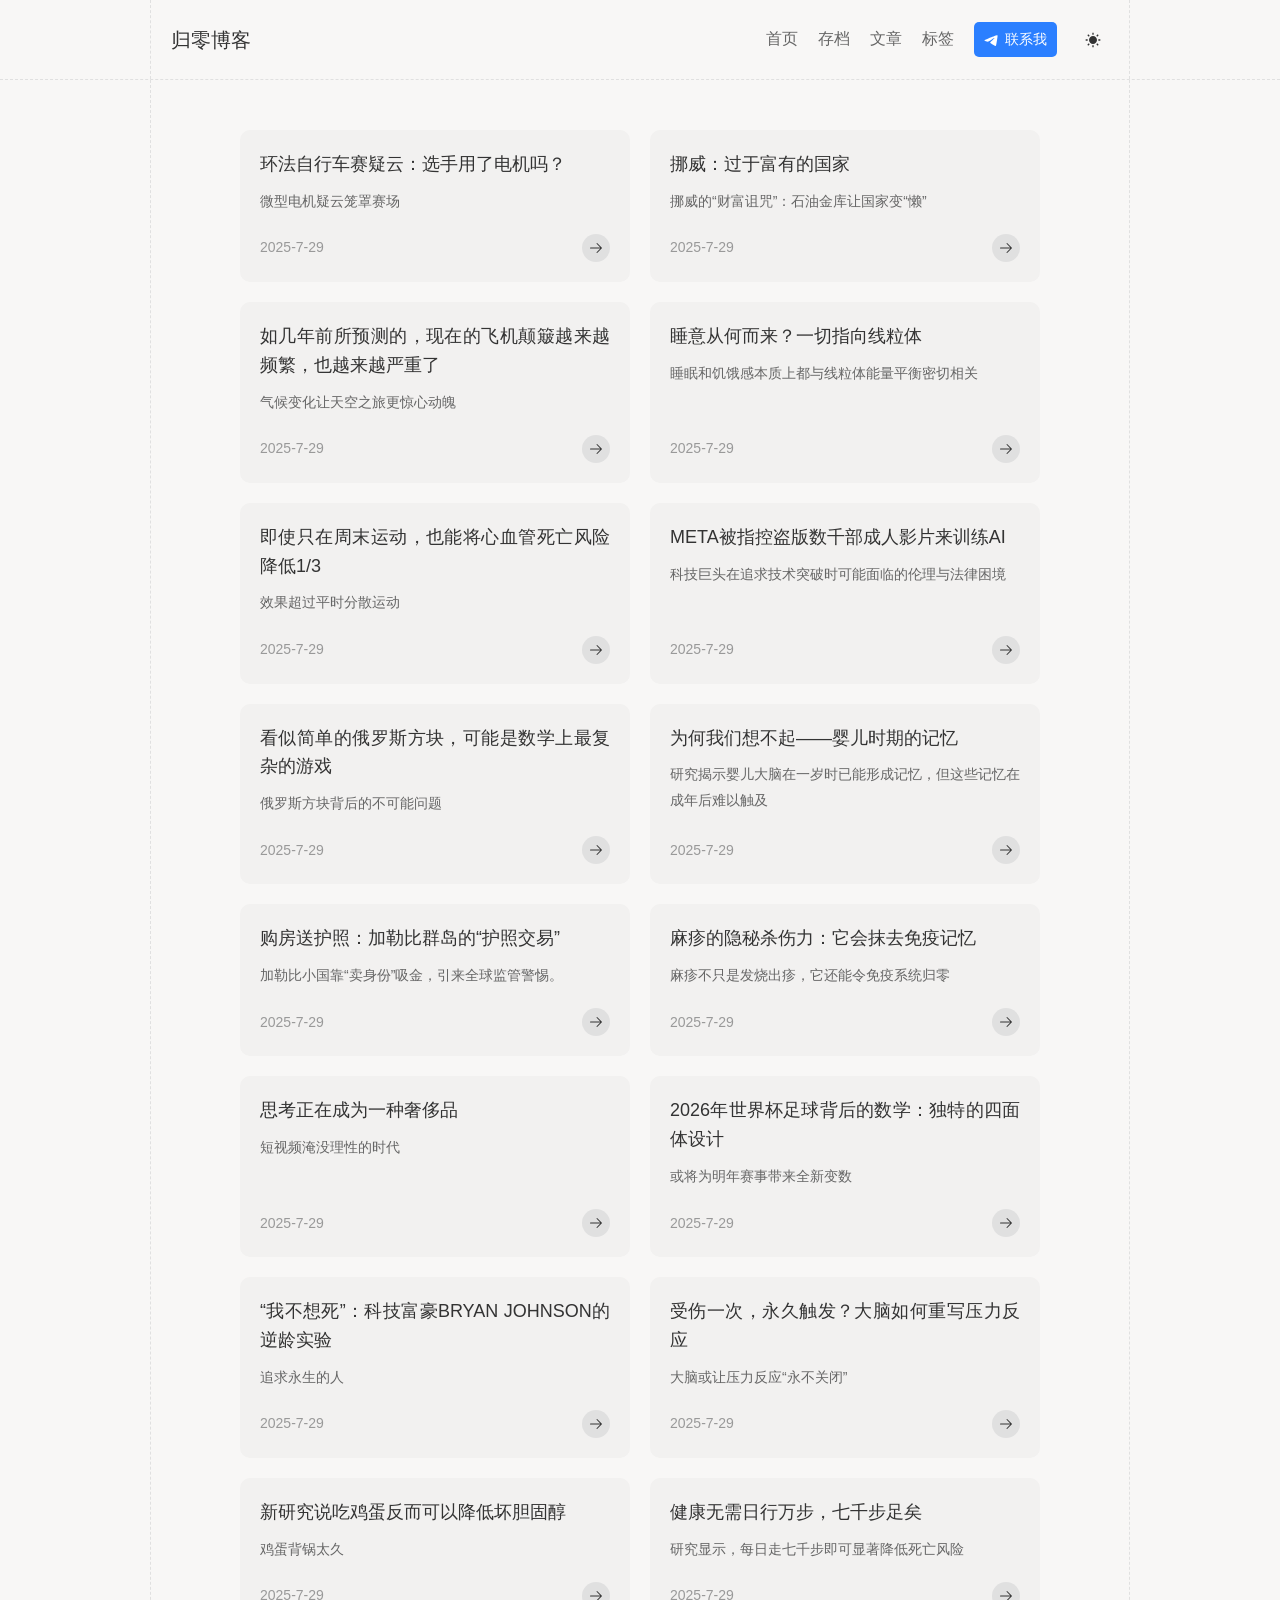
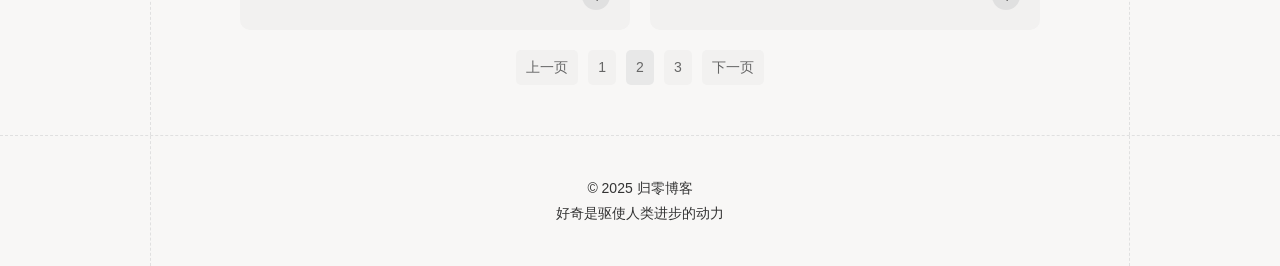
==== m/index.html @ 59404e1d "Add files via upload" ====
<!DOCTYPE html>
<html lang="zh-CN">

<head>
  <meta charset="utf-8">
  <meta name="viewport" content="width=device-width, initial-scale=1">
  <title>首页 - 模板</title>
  <script>
    (function() {
      const preferenceKey = 'color-scheme-preference';
      const savedPreference = localStorage.getItem(preferenceKey);
      const prefersDark = window.matchMedia && window.matchMedia('(prefers-color-scheme: dark)').matches;

      if (savedPreference === 'dark' || (!savedPreference && prefersDark)) {
        document.documentElement.className = 'dark-mode';
      } else {
        document.documentElement.className = 'light-mode';
      }
    })();
  </script>
  <link rel="stylesheet" href="main.css">
</head>

<body class="isArchive isHome">
<div id="app">
  <header class="app-header">
    <div class="container">
      <div class="site-title">
        <h1 class="site-name"><a href="index.html">归零博客</a></h1>
      </div>
      <nav class="menu">
        <ul>
          <li><a href="index.html">首页</a></li>
          <li><a href="archives.html">存档</a></li>
          <li><a href="post.html">文章</a></li>
          <li><a href="tag.html">标签</a></li>
        </ul>
      </nav>
      <div class="buttons">
        <button class="menu-toggle" aria-label="切换导航菜单">
          <span class="menu-toggle-bar"></span>
          <span class="menu-toggle-bar"></span>
          <span class="menu-toggle-bar"></span>
        </button>
        <a class="contact" href="#">
          <svg class="icon-telegram" xmlns="http://www.w3.org/2000/svg" viewBox="0 0 24 24" fill="currentColor">
            <path d="M2.14753 11.8099C7.3949 9.52374 10.894 8.01654 12.6447 7.28833C17.6435 5.20916 18.6822 4.84799 19.3592 4.83606C19.5081 4.83344 19.8411 4.87034 20.0567 5.04534C20.2388 5.1931 20.2889 5.39271 20.3129 5.5328C20.3369 5.6729 20.3667 5.99204 20.343 6.2414C20.0721 9.08763 18.9 15.9947 18.3037 19.1825C18.0514 20.5314 17.5546 20.9836 17.0736 21.0279C16.0283 21.1241 15.2345 20.3371 14.2221 19.6735C12.6379 18.635 11.7429 17.9885 10.2051 16.9751C8.42795 15.804 9.58001 15.1603 10.5928 14.1084C10.8579 13.8331 15.4635 9.64397 15.5526 9.26395C15.5637 9.21642 15.5741 9.03926 15.4688 8.94571C15.3636 8.85216 15.2083 8.88415 15.0962 8.9096C14.9373 8.94566 12.4064 10.6184 7.50365 13.928C6.78528 14.4212 6.13461 14.6616 5.55163 14.649C4.90893 14.6351 3.67265 14.2856 2.7536 13.9869C1.62635 13.6204 0.730432 13.4267 0.808447 12.8044C0.849081 12.4803 1.29544 12.1488 2.14753 11.8099Z"/>
          </svg>
          <span class="contact-text">联系我</span>
        </a>
        <button id="theme-toggle" class="theme-toggle" aria-label="切换主题">
          <svg id="icon-light" class="icon-theme icon-light" xmlns="http://www.w3.org/2000/svg" viewBox="0 0 24 24" fill="currentColor">
            <path d="M12 18C8.68629 18 6 15.3137 6 12C6 8.68629 8.68629 6 12 6C15.3137 6 18 8.68629 18 12C18 15.3137 15.3137 18 12 18ZM11 1H13V4H11V1ZM11 20H13V23H11V20ZM3.51472 4.92893L4.92893 3.51472L7.05025 5.63604L5.63604 7.05025L3.51472 4.92893ZM16.9497 18.364L18.364 16.9497L20.4853 19.0711L19.0711 20.4853L16.9497 18.364ZM19.0711 3.51472L20.4853 4.92893L18.364 7.05025L16.9497 5.63604L19.0711 3.51472ZM5.63604 16.9497L7.05025 18.364L4.92893 20.4853L3.51472 19.0711L5.63604 16.9497ZM23 11V13H20V11H23ZM4 11V13H1V11H4Z"/>
          </svg>
          <svg id="icon-dark" class="icon-theme icon-dark" xmlns="http://www.w3.org/2000/svg" viewBox="0 0 24 24" fill="currentColor">
            <path d="M11.3807 2.01886C9.91573 3.38768 9 5.3369 9 7.49999C9 11.6421 12.3579 15 16.5 15C18.6631 15 20.6123 14.0843 21.9811 12.6193C21.6613 17.8537 17.3149 22 12 22C6.47715 22 2 17.5228 2 12C2 6.68514 6.14629 2.33869 11.3807 2.01886Z"/>
          </svg>
        </button>
      </div>
    </div>
  </header>

  <div class="app-main">
    <div class="container">
      <main class="main">
        <div class="content">
          <div class="posts">
            <article class="post">
              <a class="post-link" href="post.html">
                <h2 class="post-title">环法自行车赛疑云：选手用了电机吗？</h2>
                <p class="post-excerpt">微型电机疑云笼罩赛场</p>
                <div class="post-meta">
                  <time class="post-date">2025-7-29</time>
                  <span class="arrow-icon">
                    <svg xmlns="http://www.w3.org/2000/svg" width="16" height="16" fill="currentColor" viewBox="0 0 256 256">
                      <path d="M221.66,133.66l-72,72a8,8,0,0,1-11.32-11.32L196.69,136H40a8,8,0,0,1,0-16H196.69L138.34,61.66a8,8,0,0,1,11.32-11.32l72,72A8,8,0,0,1,221.66,133.66Z" />
                    </svg>
                  </span>
                </div>
              </a>
            </article>
            <article class="post">
              <a class="post-link" href="post.html">
                <h2 class="post-title">挪威：过于富有的国家</h2>
                <p class="post-excerpt">挪威的“财富诅咒”：石油金库让国家变“懒”</p>
                <div class="post-meta">
                  <time class="post-date">2025-7-29</time>
                  <span class="arrow-icon">
                    <svg xmlns="http://www.w3.org/2000/svg" width="16" height="16" fill="currentColor" viewBox="0 0 256 256">
                      <path d="M221.66,133.66l-72,72a8,8,0,0,1-11.32-11.32L196.69,136H40a8,8,0,0,1,0-16H196.69L138.34,61.66a8,8,0,0,1,11.32-11.32l72,72A8,8,0,0,1,221.66,133.66Z" />
                    </svg>
                  </span>
                </div>
              </a>
            </article>
            <article class="post">
              <a class="post-link" href="post.html">
                <h2 class="post-title">如几年前所预测的，现在的飞机颠簸越来越频繁，也越来越严重了</h2>
                <p class="post-excerpt">气候变化让天空之旅更惊心动魄</p>
                <div class="post-meta">
                  <time class="post-date">2025-7-29</time>
                  <span class="arrow-icon">
                    <svg xmlns="http://www.w3.org/2000/svg" width="16" height="16" fill="currentColor" viewBox="0 0 256 256">
                      <path d="M221.66,133.66l-72,72a8,8,0,0,1-11.32-11.32L196.69,136H40a8,8,0,0,1,0-16H196.69L138.34,61.66a8,8,0,0,1,11.32-11.32l72,72A8,8,0,0,1,221.66,133.66Z" />
                    </svg>
                  </span>
                </div>
              </a>
            </article>
            <article class="post">
              <a class="post-link" href="post.html">
                <h2 class="post-title">睡意从何而来？一切指向线粒体</h2>
                <p class="post-excerpt">睡眠和饥饿感本质上都与线粒体能量平衡密切相关</p>
                <div class="post-meta">
                  <time class="post-date">2025-7-29</time>
                  <span class="arrow-icon">
                    <svg xmlns="http://www.w3.org/2000/svg" width="16" height="16" fill="currentColor" viewBox="0 0 256 256">
                      <path d="M221.66,133.66l-72,72a8,8,0,0,1-11.32-11.32L196.69,136H40a8,8,0,0,1,0-16H196.69L138.34,61.66a8,8,0,0,1,11.32-11.32l72,72A8,8,0,0,1,221.66,133.66Z" />
                    </svg>
                  </span>
                </div>
              </a>
            </article>
            <article class="post">
              <a class="post-link" href="post.html">
                <h2 class="post-title">即使只在周末运动，也能将心血管死亡风险降低1/3</h2>
                <p class="post-excerpt">效果超过平时分散运动</p>
                <div class="post-meta">
                  <time class="post-date">2025-7-29</time>
                  <span class="arrow-icon">
                    <svg xmlns="http://www.w3.org/2000/svg" width="16" height="16" fill="currentColor" viewBox="0 0 256 256">
                      <path d="M221.66,133.66l-72,72a8,8,0,0,1-11.32-11.32L196.69,136H40a8,8,0,0,1,0-16H196.69L138.34,61.66a8,8,0,0,1,11.32-11.32l72,72A8,8,0,0,1,221.66,133.66Z" />
                    </svg>
                  </span>
                </div>
              </a>
            </article>
            <article class="post">
              <a class="post-link" href="post.html">
                <h2 class="post-title">Meta被指控盗版数千部成人影片来训练AI</h2>
                <p class="post-excerpt">科技巨头在追求技术突破时可能面临的伦理与法律困境</p>
                <div class="post-meta">
                  <time class="post-date">2025-7-29</time>
                  <span class="arrow-icon">
                    <svg xmlns="http://www.w3.org/2000/svg" width="16" height="16" fill="currentColor" viewBox="0 0 256 256">
                      <path d="M221.66,133.66l-72,72a8,8,0,0,1-11.32-11.32L196.69,136H40a8,8,0,0,1,0-16H196.69L138.34,61.66a8,8,0,0,1,11.32-11.32l72,72A8,8,0,0,1,221.66,133.66Z" />
                    </svg>
                  </span>
                </div>
              </a>
            </article>
            <article class="post">
              <a class="post-link" href="post.html">
                <h2 class="post-title">看似简单的俄罗斯方块，可能是数学上最复杂的游戏</h2>
                <p class="post-excerpt">俄罗斯方块背后的不可能问题</p>
                <div class="post-meta">
                  <time class="post-date">2025-7-29</time>
                  <span class="arrow-icon">
                    <svg xmlns="http://www.w3.org/2000/svg" width="16" height="16" fill="currentColor" viewBox="0 0 256 256">
                      <path d="M221.66,133.66l-72,72a8,8,0,0,1-11.32-11.32L196.69,136H40a8,8,0,0,1,0-16H196.69L138.34,61.66a8,8,0,0,1,11.32-11.32l72,72A8,8,0,0,1,221.66,133.66Z" />
                    </svg>
                  </span>
                </div>
              </a>
            </article>
            <article class="post">
              <a class="post-link" href="post.html">
                <h2 class="post-title">为何我们想不起——婴儿时期的记忆</h2>
                <p class="post-excerpt">研究揭示婴儿大脑在一岁时已能形成记忆，但这些记忆在成年后难以触及</p>
                <div class="post-meta">
                  <time class="post-date">2025-7-29</time>
                  <span class="arrow-icon">
                    <svg xmlns="http://www.w3.org/2000/svg" width="16" height="16" fill="currentColor" viewBox="0 0 256 256">
                      <path d="M221.66,133.66l-72,72a8,8,0,0,1-11.32-11.32L196.69,136H40a8,8,0,0,1,0-16H196.69L138.34,61.66a8,8,0,0,1,11.32-11.32l72,72A8,8,0,0,1,221.66,133.66Z" />
                    </svg>
                  </span>
                </div>
              </a>
            </article>
            <article class="post">
              <a class="post-link" href="post.html">
                <h2 class="post-title">购房送护照：加勒比群岛的“护照交易”</h2>
                <p class="post-excerpt">加勒比小国靠“卖身份”吸金，引来全球监管警惕。</p>
                <div class="post-meta">
                  <time class="post-date">2025-7-29</time>
                  <span class="arrow-icon">
                    <svg xmlns="http://www.w3.org/2000/svg" width="16" height="16" fill="currentColor" viewBox="0 0 256 256">
                      <path d="M221.66,133.66l-72,72a8,8,0,0,1-11.32-11.32L196.69,136H40a8,8,0,0,1,0-16H196.69L138.34,61.66a8,8,0,0,1,11.32-11.32l72,72A8,8,0,0,1,221.66,133.66Z" />
                    </svg>
                  </span>
                </div>
              </a>
            </article>
            <article class="post">
              <a class="post-link" href="post.html">
                <h2 class="post-title">麻疹的隐秘杀伤力：它会抹去免疫记忆</h2>
                <p class="post-excerpt">麻疹不只是发烧出疹，它还能令免疫系统归零</p>
                <div class="post-meta">
                  <time class="post-date">2025-7-29</time>
                  <span class="arrow-icon">
                    <svg xmlns="http://www.w3.org/2000/svg" width="16" height="16" fill="currentColor" viewBox="0 0 256 256">
                      <path d="M221.66,133.66l-72,72a8,8,0,0,1-11.32-11.32L196.69,136H40a8,8,0,0,1,0-16H196.69L138.34,61.66a8,8,0,0,1,11.32-11.32l72,72A8,8,0,0,1,221.66,133.66Z" />
                    </svg>
                  </span>
                </div>
              </a>
            </article>
            <article class="post">
              <a class="post-link" href="post.html">
                <h2 class="post-title">思考正在成为一种奢侈品</h2>
                <p class="post-excerpt">短视频淹没理性的时代</p>
                <div class="post-meta">
                  <time class="post-date">2025-7-29</time>
                  <span class="arrow-icon">
                    <svg xmlns="http://www.w3.org/2000/svg" width="16" height="16" fill="currentColor" viewBox="0 0 256 256">
                      <path d="M221.66,133.66l-72,72a8,8,0,0,1-11.32-11.32L196.69,136H40a8,8,0,0,1,0-16H196.69L138.34,61.66a8,8,0,0,1,11.32-11.32l72,72A8,8,0,0,1,221.66,133.66Z" />
                    </svg>
                  </span>
                </div>
              </a>
            </article>
            <article class="post">
              <a class="post-link" href="post.html">
                <h2 class="post-title">2026年世界杯足球背后的数学：独特的四面体设计</h2>
                <p class="post-excerpt">或将为明年赛事带来全新变数</p>
                <div class="post-meta">
                  <time class="post-date">2025-7-29</time>
                  <span class="arrow-icon">
                    <svg xmlns="http://www.w3.org/2000/svg" width="16" height="16" fill="currentColor" viewBox="0 0 256 256">
                      <path d="M221.66,133.66l-72,72a8,8,0,0,1-11.32-11.32L196.69,136H40a8,8,0,0,1,0-16H196.69L138.34,61.66a8,8,0,0,1,11.32-11.32l72,72A8,8,0,0,1,221.66,133.66Z" />
                    </svg>
                  </span>
                </div>
              </a>
            </article>
            <article class="post">
              <a class="post-link" href="post.html">
                <h2 class="post-title">“我不想死”：科技富豪Bryan Johnson的逆龄实验</h2>
                <p class="post-excerpt">追求永生的人</p>
                <div class="post-meta">
                  <time class="post-date">2025-7-29</time>
                  <span class="arrow-icon">
                    <svg xmlns="http://www.w3.org/2000/svg" width="16" height="16" fill="currentColor" viewBox="0 0 256 256">
                      <path d="M221.66,133.66l-72,72a8,8,0,0,1-11.32-11.32L196.69,136H40a8,8,0,0,1,0-16H196.69L138.34,61.66a8,8,0,0,1,11.32-11.32l72,72A8,8,0,0,1,221.66,133.66Z" />
                    </svg>
                  </span>
                </div>
              </a>
            </article>
            <article class="post">
              <a class="post-link" href="post.html">
                <h2 class="post-title">受伤一次，永久触发？大脑如何重写压力反应</h2>
                <p class="post-excerpt">大脑或让压力反应“永不关闭”</p>
                <div class="post-meta">
                  <time class="post-date">2025-7-29</time>
                  <span class="arrow-icon">
                    <svg xmlns="http://www.w3.org/2000/svg" width="16" height="16" fill="currentColor" viewBox="0 0 256 256">
                      <path d="M221.66,133.66l-72,72a8,8,0,0,1-11.32-11.32L196.69,136H40a8,8,0,0,1,0-16H196.69L138.34,61.66a8,8,0,0,1,11.32-11.32l72,72A8,8,0,0,1,221.66,133.66Z" />
                    </svg>
                  </span>
                </div>
              </a>
            </article>
            <article class="post">
              <a class="post-link" href="post.html">
                <h2 class="post-title">新研究说吃鸡蛋反而可以降低坏胆固醇</h2>
                <p class="post-excerpt">鸡蛋背锅太久</p>
                <div class="post-meta">
                  <time class="post-date">2025-7-29</time>
                  <span class="arrow-icon">
                    <svg xmlns="http://www.w3.org/2000/svg" width="16" height="16" fill="currentColor" viewBox="0 0 256 256">
                      <path d="M221.66,133.66l-72,72a8,8,0,0,1-11.32-11.32L196.69,136H40a8,8,0,0,1,0-16H196.69L138.34,61.66a8,8,0,0,1,11.32-11.32l72,72A8,8,0,0,1,221.66,133.66Z" />
                    </svg>
                  </span>
                </div>
              </a>
            </article>
            <article class="post">
              <a class="post-link" href="post.html">
                <h2 class="post-title">健康无需日行万步，七千步足矣</h2>
                <p class="post-excerpt">研究显示，每日走七千步即可显著降低死亡风险</p>
                <div class="post-meta">
                  <time class="post-date">2025-7-29</time>
                  <span class="arrow-icon">
                    <svg xmlns="http://www.w3.org/2000/svg" width="16" height="16" fill="currentColor" viewBox="0 0 256 256">
                      <path d="M221.66,133.66l-72,72a8,8,0,0,1-11.32-11.32L196.69,136H40a8,8,0,0,1,0-16H196.69L138.34,61.66a8,8,0,0,1,11.32-11.32l72,72A8,8,0,0,1,221.66,133.66Z" />
                    </svg>
                  </span>
                </div>
              </a>
            </article>
          </div>
          <div class="pagination">
            <a  class="page-numbers prev" href="#" aria-label="Previous">上一页</a>
            <a  class="page-numbers" href="#" aria-label="Previous">1</a>
            <a  class="page-numbers current" href="#" aria-label="Previous">2</a>
            <a  class="page-numbers" href="#" aria-label="Previous">3</a>
            <a class="page-numbers next" href="#" aria-label="Next">下一页</a>
          </div>
        </div>
      </main>
    </div>
  </div>

  <footer class="app-footer">
    <div class="container">
      <div class="copyright">
        <p>&copy; 2025 归零博客</p>
        <p>好奇是驱使人类进步的动力</p>
      </div>
    </div>
  </footer>
  <button id="back-to-top" class="backtotop" aria-label="返回顶部">
    <svg class="icon-backtotop" xmlns="http://www.w3.org/2000/svg" viewBox="0 0 24 24" fill="currentColor">
      <path d="M13 12V20H11V12H4L12 4L20 12H13Z"/>
    </svg>
  </button>
</div>
<script src="main.js"></script>
</body>

</html>
---- m/main.css ----
/*--------------------------------------------------------------
>>> Reset:
--------------------------------------------------------------*/
*, *::before, *::after {
  box-sizing: border-box;
}

* {
  margin: 0;
}

html {
  font-size: 62.5%;
  scroll-behavior: smooth;
  -webkit-text-size-adjust: 100%;
  -moz-text-size-adjust: 100%;
  text-size-adjust: 100%;
}

body {
  -webkit-font-smoothing: antialiased;
  -moz-osx-font-smoothing: grayscale;
  text-rendering: optimizeLegibility;
}

img, picture, video, canvas, svg {
  display: block;
  max-width: 100%;
}

input, button, textarea, select {
  font: inherit;
}

p, h1, h2, h3, h4, h5, h6 {
  overflow-wrap: break-word;
}

#root, #__next {
  isolation: isolate;
}

/*--------------------------------------------------------------
>>> Scrollbar:
--------------------------------------------------------------*/
html::-webkit-scrollbar, 
body::-webkit-scrollbar,
pre::-webkit-scrollbar {
  width: 8px;
  height: 8px;
  background: rgba(255, 255, 255, 0);
  border-radius: 10px;
}

html::-webkit-scrollbar-thumb, 
body::-webkit-scrollbar-thumb,
pre::-webkit-scrollbar-thumb {
  background: rgba(0, 0, 0, 0.1);
  border-radius: 10px;
}

html::-webkit-scrollbar-thumb:hover, 
body::-webkit-scrollbar-thumb:hover,
pre::-webkit-scrollbar-thumb:hover {
  background: rgba(0, 0, 0, 0.11);
  border-radius: 10px; 
}

html::-webkit-scrollbar-track:hover, 
body::-webkit-scrollbar-track:hover,
pre::-webkit-scrollbar-track:hover {
  background: rgba(0, 0, 0, 0);
  border-radius: 10px; 
}

/*--------------------------------------------------------------
>>> Variable: 
--------------------------------------------------------------*/
:root {
  --header-height: 6rem;
  --header-padding: 2rem;
  --menu-gap: 1rem;
  --title-font-size: 1.8rem;
  --post-title-font-size: 2rem;
  --archive-card-gap: 1rem;
  --archive-card-padding: 2rem;
  --archive-card-border-radius: 1rem;
  --archive-content-padding: 2rem;
  --single-post-content-padding: 2rem;
  --toc-padding: 1.2rem;
  --section-margin-top: 2rem;
  --sidebar-width: 100%;
  --sidebar-padding: 2rem;
  --widget-header-padding: .6rem 1.2rem;
  --list-gap: 1rem;
  --section-margin-top: 2rem;
  --widget-margin-top: 2rem;
  --footer-padding: 2rem 0;
  --little-border-radius: .5rem;
  --backtotop-bottom: 2rem;
  --backtotop-right: 2rem;
  --theme-toggle-icon-size: 3.2rem;

  --post-excerpt-color: #666;
  --post-meta-color: #999;
  --related-post-border-color: #999;

}
html.light-mode {
  --background-color: #f8f7f6;
  --text-color: #333;
  --link-color: #666;
  --link-hover-color: #000;
  --border-color: #e0e0e0;
  --post-bg-color: #f2f1f0;
  --post-hover-bg-color: #e8e8e8;
  --contact-text-color: #fff;
  --contact-bg-color: #2b7fff;
  --contact-hover-bg-color: #155dfc;
  --widget-header-bg-color: #e8e8e8;
  --arrow-icon-bg-color: #e0e0e0;
  --tag-icon-bg-color: #e5e5e5;
  --tag-name-bg-color: #d8d8d8;
}

html.dark-mode {
  --background-color: #101010;
  --text-color: #cbcbcb;
  --border-color: #353535;
  --post-bg-color: #181818;
  --post-hover-bg-color: #202020;
  --link-color: #8f8f8f;
  --link-hover-color: #cbcbcb;
  --contact-text-color: #cbcbcb;
  --contact-bg-color: #155dfc;
  --contact-hover-bg-color: #2b7fff;
  --widget-header-bg-color: #1f1f1f;
  --arrow-icon-bg-color: #252525;
  --tag-icon-bg-color: #252525;
  --tag-name-bg-color: #2a2a2a;
}
/*--------------------------------------------------------------
>>> Global:
--------------------------------------------------------------*/
body {
  font-family: -apple-system,BlinkMacSystemFont,'Segoe UI',Roboto,'Helvetica Neue',Arial,'Noto Sans',sans-serif,'Apple Color Emoji','Segoe UI Emoji','Segoe UI Symbol','Noto Color Emoji';
  font-size: 1.6rem;
  line-height: 1.8;
  text-align: justify;
  hyphens: none;
  color: var(--text-color);
  background-color: var(--background-color);
}

a {
  color: var(--link-color);
  text-decoration: none;
  transition: all .2s ease-in-out;
}

a:hover {
  color: var(--link-hover-color);
}

h1, h2, h3, h4, h5, h6 {
  font-weight: 600;
  line-height: 1.6;
  text-transform: uppercase;
}

h1 {
  font-size: 2.8rem;
}

h2 {
  font-size: 2.4rem;
}

h3 {
  font-size: 2rem;
}

h4 {
  font-size: 1.8rem;
}

h5 {
  font-size: 1.6rem;
}

p {
  text-wrap: pretty;
}

ul {
  list-style: none;
  padding: 0;
}

::marker {
  font-size: 1.4rem;
  color: currentColor;
}

/*--------------------------------------------------------------
>>> Global:
--------------------------------------------------------------*/
.container,
.main {
  margin: 0 auto;
}

.container {
  display: flex;
  width: 100%;
}

.content {
  margin-left: auto;
  margin-right: auto;
}

.app-main {
  display: flex;
}

/*--------------------------------------------------------------
>>> Header:
--------------------------------------------------------------*/
.app-header {
  position: sticky;
  top: 0;
  z-index: 9;
  height: var(--header-height);
  border-bottom: 1px dashed var(--border-color);
  background-color: var(--background-color);
}

.app-header .container {
  height: 100%;
  align-items: center;
  padding: var(--header-padding);
}

.site-title {
  margin-right: auto;
}

.site-name {
  font-size: var(--title-font-size);
  font-weight: 500;
  line-height: 1;
}

span.site-name {
  display: block;
}

.site-name a {
  color: var(--text-color);
}

.menu ul {
  display: flex;
  gap: var(--menu-gap);
}

.menu-toggle {
  display: none;
}

.buttons {
  display: flex;
  align-items: center;
  gap: var(--menu-gap);
  margin-left: var(--menu-gap);
}

.contact {
  display: flex;
  align-items: center;
  gap: .5rem;
  color: var(--contact-text-color);
  padding: .5rem 1rem;
  border-radius: var(--little-border-radius);
  background-color: var(--contact-bg-color);
}

.contact:hover {
  color: var(--contact-text-color);
  background-color: var(--contact-hover-bg-color);
}

.contact .icon-telegram {
  fill: currentColor;
  width: 1.6rem;
  height: 1.6rem;
}

.contact-text {
  display: block;
  font-size: 1.4rem;
}

.theme-toggle {
  display: flex;
  justify-content: center;
  align-items: center;
  border: none;
  padding: 0;
  cursor: pointer;
  width: var(--theme-toggle-icon-size);
  height: var(--theme-toggle-icon-size);
  color: var(--text-color);
  border-radius: var(--little-border-radius);
  background-color: transparent;
  transition: background-color 0.3s, transform 0.2s;
}

.theme-toggle .icon-theme {
  display: none;
  width: 1.6rem;
  height: 1.6rem;
  transition: color 0.3s;
  color: var(--text-color);
}

html.light-mode .icon-dark {
  display: none;
}

html.light-mode .icon-light {
  display: block;
}

html.dark-mode .icon-light {
  display: none;
}

html.dark-mode .icon-dark {
  display: block;
}

/*--------------------------------------------------------------
>>> Archive:
--------------------------------------------------------------*/
.isArchive .content {
  padding: var(--archive-content-padding);
}

.isArchive .posts {
  display: grid;
  gap: var(--archive-card-gap);
}

.isArchive .post-meta {
  display: flex;
  align-items: center;
  justify-content: space-between;
}

.pagination {
  display: flex;
  align-items: center;
  justify-content: space-between;
  gap: 1rem;
  margin-top: var(--archive-card-gap);
}

.pagination .page-numbers {
  font-size: 1.4rem;
  padding: var(--widget-header-padding);
  background-color: var(--post-bg-color);
  border-radius: var(--little-border-radius);
}

.pagination .current,
.pagination .page-numbers:hover {
  color: var(--link-color);
  background-color: var(--post-hover-bg-color);
}

.page-header {
  margin-bottom: var(--archive-card-gap);
}

.page-title {
  font-size: 2.4rem;
  text-align: center;
}

.archive {
  margin-top: var(--archive-card-gap);;
}

.archive-header {
  position: sticky;
  top: var(--header-height);
  padding: 1rem;
  background-color: var(--background-color);
}

.archive-title {
  font-size: 1.6rem;
  font-weight: 600;
  color: var(--post-meta-color);
}

.isSingular .content {
  padding: var(--single-post-content-padding);
}

/*--------------------------------------------------------------
>>> Post:
--------------------------------------------------------------*/
.post-link {
  display: flex;
  flex-direction: column;
  height: 100%;
  padding: var(--archive-card-padding);
  border-radius: var(--archive-card-border-radius);
  background-color: var(--post-bg-color);
}

.post-link:hover {
  background-color: var(--post-hover-bg-color);
}

.post-link .post-title {
  font-size: 1.8rem;
  font-weight: 400;
  color: var(--text-color);
}

.post-link .post-excerpt {
  font-size: 1.4rem;
}

.arrow-icon {
  display: block;
  padding: .6rem;
  border-radius: 50%;
  color: var(--text-color);
  background-color: var(--arrow-icon-bg-color);
}

.post-excerpt {
  color: var(--post-excerpt-color);
}

.post-header {
  padding-bottom: 2rem;
}

.post-meta {
  margin-top: 1rem;
  font-size: 1.4rem;
  color: var(--post-meta-color);
}

.post-content p {
  margin-bottom: 1.5rem;
}

.post-content a {
  border-bottom: 1px dashed var(--related-post-border-color);
}

.post-content a:hover {
  border-bottom-color: var(--text-color);
}

.single-post .post-title {
  font-size: var(--post-title-font-size);
}

.single-post .post-meta {
  font-size: 1.4rem;
}

.post-toc {
  border-radius: var(--little-border-radius);
  padding: var(--toc-padding);
  border: 1px solid var(--border-color);
  margin-bottom: 2rem;
}

.toc-header {
  cursor: pointer;
  display: flex;
  outline: none;
  align-items: center;
  justify-content: space-between;
  line-height: 1;
  -webkit-tap-highlight-color: transparent;
}

.toc-header::-webkit-details-marker,
.toc-header::marker {
  display: none;
}

.toc-title {
  flex-grow: 1;
}

.icon-toc {
  display: none;
}

.toc-content {
  max-height: 0;
  margin-top: var(--list-gap);
  font-size: 1.4rem;
  overflow: hidden;
  transition: max-height 0.3s ease-out;
}

.post-toc[open] > .toc-content {
  max-height: 100rem;
  transition: max-height 0.5s ease-in;
}

.toc-icon::after {
  content: '';
  display: flex;
  padding: 3px;
  margin-bottom: 2px;
  border: solid var(--text-color);
  border-width: 0 2px 2px 0;
  transform: rotate(45deg);
  transition: transform 0.3s ease-out;
}

.post-toc[open] > .toc-header .toc-icon::after {
  transform: rotate(-135deg);
}

.toc-content ul {
  display: flex;
  gap: var(--list-gap);
  flex-direction: column;
}

.toc-content ul ul {
  margin-left: 1rem;
}

/*--------------------------------------------------------------
>>> Post Tags:
--------------------------------------------------------------*/
.tags-list {
  display: flex;
  flex-direction: row;
  align-items: center;
  gap: 1.5rem;
  font-size: 1.4rem;
}

.tags-list a {
  display: flex;
  border-radius: var(--little-border-radius);
  line-height: 1;
  overflow: hidden;
}

.tags-list a:hover {
  opacity: .7;
}

.tag-icon {
  padding: .8rem 1rem;
  background-color: var(--tag-icon-bg-color);
}

.tag-name {
  padding: .8rem 1.2rem;
  background-color: var(--tag-name-bg-color);
}


/*--------------------------------------------------------------
>>> Related Post:
--------------------------------------------------------------*/
.related-post {
  margin-top: var(--section-margin-top);
}
.related-title {
  font-weight: 500;
}

.related-content {
  margin-top: var(--list-gap);
}

.related-content ul {
  display: flex;
  flex-direction: column;
  gap: var(--list-gap);
  list-style-type: disc;
  padding-inline-start: 2rem;
}

/*--------------------------------------------------------------
>>> Sidebar:
--------------------------------------------------------------*/
.sidebar {
  flex-shrink: 0;
  padding: var(--sidebar-padding);
}

.sidebar {
  width: var(--sidebar-width);
}

.qrcode {
  display: none;
}

.qrcode-img {
  width: 100%;
  border-radius: var(--little-border-radius);
}

.qrcode-desc {
  margin-top: 1rem;
  font-size: 1.2rem;
  text-align: center;
}

.widget-header {
  padding: var(--widget-header-padding);
  border-radius: var(--little-border-radius);
  font-size: 1.6rem;
  background-color: var(--widget-header-bg-color);
}

.widget-content {
  margin-top: var(--list-gap);
}

.widget-content ul {
  display: flex;
  flex-direction: column;
  gap: var(--list-gap);
}

.recent ul li a {
  display: block;
  padding: 0 .5rem;
}

/*--------------------------------------------------------------
>>> Comments:
--------------------------------------------------------------*/
.comments {
  margin-top: var(--section-margin-top);
}

/*--------------------------------------------------------------
>>> Footer:
--------------------------------------------------------------*/
.app-footer {
  border-top: 1px dashed var(--border-color);
}

.app-footer .container {
  padding: var(--footer-padding);
}

.copyright {
  width: 100%;
}

.copyright p {
  font-size: 1.4rem;
  text-align: center;
}

.backtotop {
  position: fixed;
  bottom: var(--backtotop-bottom);
  right: var(--backtotop-right);
  width: 3.6rem;
  height: 3.6rem;
  background-color: var(--post-bg-color);
  color: var(--text-color);
  border: none;
  border-radius: 50%;
  display: flex;
  align-items: center;
  justify-content: center;
  cursor: pointer;
  box-shadow: 0 .5rem 1rem rgba(0, 0, 0, 0.2);
  opacity: 0;
  transform: translateY(var(--backtotop-bottom));
  visibility: hidden;
  transition: all 0.3s;
  z-index: 9;
}

.backtotop:hover {
  background-color: var(--post-hover-bg-color);
}

.backtotop.visible {
  opacity: 1;
  transform: translateY(0);
  visibility: visible;
}

.backtotop .icon-backtotop {
  width: 1.8rem;
  height: 1.8rem;
  fill: currentColor;
}

/*--------------------------------------------------------------
>>> Media:
--------------------------------------------------------------*/
@media screen and (max-width: 767px) {
  :root {
    --theme-toggle-icon-size: 2.4rem;
  }
  /* Global */
  .app-main .container {
    flex-direction: column;
  }
  .isArchive .posts {
    grid-template-columns: 1fr;
  }
  /* Header */
  .menu {
    position: absolute;
    top: var(--header-height);
    left: 0;
    width: 100%;
    padding: var(--header-padding);
    background-color: var(--background-color);
    visibility: hidden;
    opacity: 0;
    transform: translateY(-15px);
    transition: opacity 0.3s ease-in-out, transform 0.3s ease-in-out, visibility 0.3s;
  }
  .menu-active .menu {
    visibility: visible;
    opacity: 1;
    transform: translateY(0);
  }
  .menu ul {
    flex-direction: column;
  }
  .menu li a {
    display: block;
    padding: .6rem;
    text-align: center;
    border-radius: var(--little-border-radius);
    background-color: var(--post-hover-bg-color);
  }
  .menu-toggle {
    display: flex;
    flex-direction: column;
    justify-content: space-between;
    width: 3.2rem;
    height: 2.4rem;
    padding: .6rem .8rem;
    border: none;
    background: transparent;
    cursor: pointer;
    box-sizing: border-box;
  }
  .menu-toggle-bar {
    display: block;
    width: 100%;
    height: 2px;
    background-color: var(--text-color);
    border-radius: 1px;
    transition: transform 0.3s ease-in-out, opacity 0.3s ease-in-out;
  }
  .menu-active .menu-toggle-bar:nth-child(1) {
    transform: translateY(5px) rotate(45deg);
  }
  .menu-active .menu-toggle-bar:nth-child(2) {
    opacity: 0;
  }
  .menu-active .menu-toggle-bar:nth-child(3) {
    transform: translateY(-5px) rotate(-45deg);
  }
  .contact-text {
    display: none;
  }
  /* Archives */
  .pagination .page-numbers {
    display: none;
  }

  .pagination .prev,
  .pagination .next {
    display: block;
  }
}

@media screen and (min-width: 768px) {
  /* Variable */
  :root {
    --header-height: 8rem;
    --title-font-size: 2rem;
    --archive-content-padding: 5rem 2rem;
    --sidebar-width: 22rem;
    --toc-width: 20rem;
    --archive-card-gap: 2rem;
    --footer-padding: 4rem 0;
    --single-post-content-padding: 2rem 4rem;
    --post-title-font-size: 2.4rem;
    --menu-gap: 2rem;
    --widget-header-padding: .5rem 1rem;
  }
  /* Global */
  .app-main .container {
    flex-direction: row;
  }
  .sidebar {
    order: 1;
  }
  .isSingular .main {
    order: 2;
    flex-grow: 1;
    border-left: 1px dashed var(--border-color);
  }
  /* Header */
  .menu ul {
    flex-direction: row;
  }
  .theme-toggle:hover {
    background-color: var(--post-hover-bg-color);
  }
  /* Archives */
  .isArchive .posts {
    grid-template-columns: repeat(2, minmax(0, 1fr));
  }
  .pagination {
    justify-content: center;
  }
  .post-link {
    gap: 1rem;
  }
  .post-link .post-excerpt {
    flex-grow: 1;
  }
  /* Sidebar */
  .sidebar {
    position: sticky;
    top: var(--header-height);
    height: fit-content;
  }
  .widget-content ul {
    font-size: 1.4rem;
    gap: 0;
  }
  .recent ul li a {
    padding: .5rem;
  }
  /* Footer */
  .app-footer .container {
    padding: var(--footer-padding);
  }
}

@media screen and (min-width: 1024px) {
  /* Variable */
  :root {
    --sidebar-width: 24rem;
    --toc-width: 22rem;
    --archive-content-padding: 5rem 0;
    --single-post-content-padding: 0 0 2rem 4rem;
    --post-column-gap: 4rem;
    --post-header-padding-top: 2rem;
    --toc-padding: 2rem 2rem 2rem 0;
  }
  /* Global */
  .container {
    max-width: 98rem;
    border-left: 1px dashed var(--border-color);
    border-right: 1px dashed var(--border-color);
  }
  /* Archives */
  .isArchive .main {
    max-width: 80rem;
  }
  /* Post  */
  .single-post {
    display: grid;
    column-gap: var(--post-column-gap);
  }
  .post-header {
    grid-row: 1;
    grid-column: 1;
    padding-top: var(--post-header-padding-top);
  }
  .post-content {
    grid-row: 2;
    grid-column: 1;
  }
  .post-tags {
    grid-row: 3;
    grid-column: 1;
  }
  .related-post {
    grid-row: 4;
    grid-column: 1;
  }
  .post-toc {
    grid-row: 1 / 3;
    grid-column: 2;
    position: sticky;
    top: var(--header-height);
    height: fit-content;
    width: var(--toc-width);
    border-width: 0;
    margin-bottom: 0;
  }
  .post-toc.expand > .toc-header {
    cursor: default;
    pointer-events: none;
    flex-direction: row-reverse;
    justify-content: flex-end;
  }

  .post-toc.expand .toc-title {
    flex-grow: 0;
    margin-left: .5rem;
  }
  .post-toc.expand .toc-icon::after {
    display: none;
  }
  .post-toc.expand .icon-toc {
    display: block;
    width: 1.6rem;
    height: 1.6rem;
  }
  .toc-icon::after {
    display: none;
  }
  /* Sidebar */
  .widget ul li {
    padding: 0;
  }
  .widget ul li a {
    padding: var(--widget-header-padding);
    border-radius: var(--little-border-radius);
  }
  .widget ul li a:hover {
    background-color: var(--widget-header-bg-color);
  }
  .qrcode {
    display: block;
    margin-top: var(--widget-margin-top);
  }
  /* Comments */
  .comments {
    width: calc(100% - var(--toc-width) - var(--post-column-gap));
  }
}
@media screen and (min-width: 1920px) {
  /* Variable */
  :root {
    --sidebar-width: 28rem;
    --sidebar-width: 26rem;
    --toc-width: 26rem;
    --single-post-content-padding: 0 0 2rem 6rem;
    --post-column-gap: 6rem;
    --section-margin-top: 4rem;
    --backtotop-bottom: 5rem;
    --backtotop-right: 5rem;
  }
  .container {
    max-width: 120rem;
  }
  /* Archive */
  .isArchive .main {
    max-width: 80rem;
  }
}
@media screen and (min-width: 2560px) {
  /* Variable */
  :root {
    --sidebar-width: 30rem;
    --single-post-content-padding: 0 0 2rem 12rem;
    --post-column-gap: 12rem;
    --sidebar-width: 30rem;
    --toc-width: 30rem;
  }
  .container {
    max-width: 150rem;
  }
  /* Archive */
  .isArchive .main {
    max-width: 100rem;
  }
}
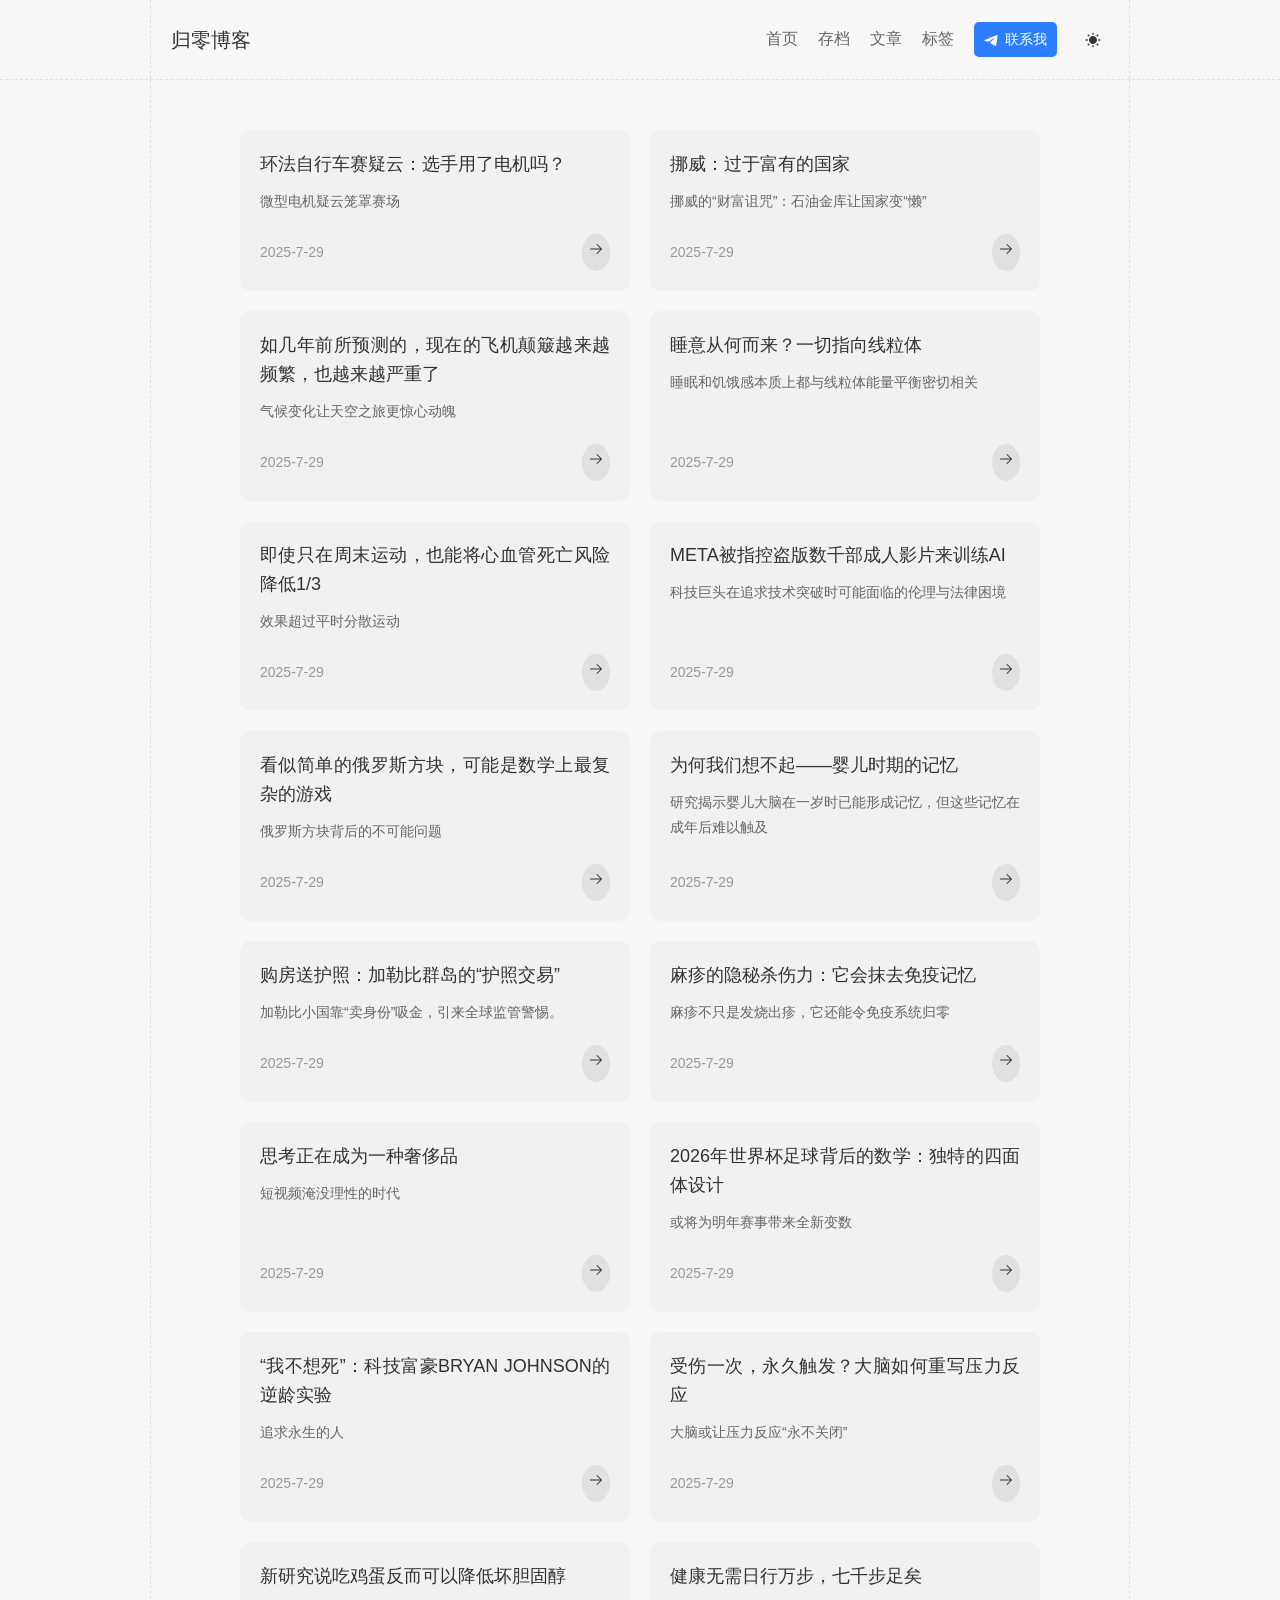
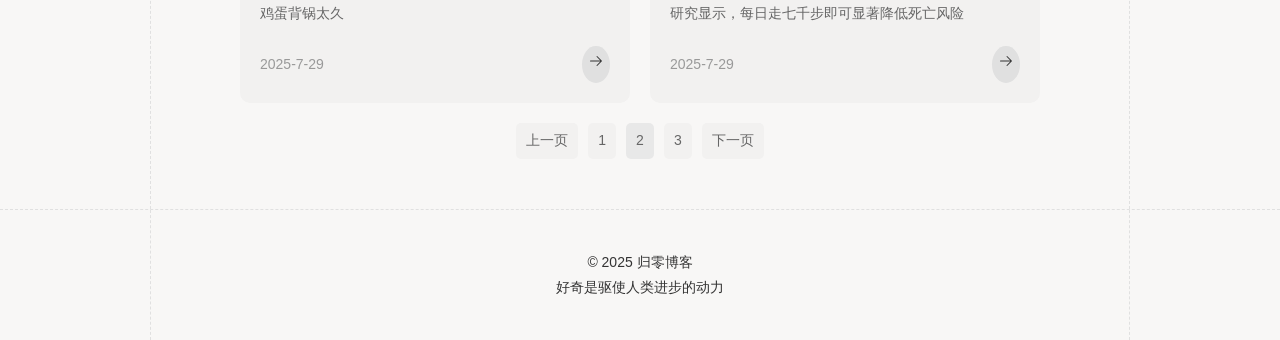
==== commit 84036271: "Add files via upload" ====
--- a/m/index.html
+++ b/m/index.html
@@ -312,7 +312,7 @@
   </footer>
   <button id="back-to-top" class="backtotop" aria-label="返回顶部">
     <svg class="icon-backtotop" xmlns="http://www.w3.org/2000/svg" viewBox="0 0 24 24" fill="currentColor">
-      <path d="M13 12V20H11V12H4L12 4L20 12H13Z"/>
+      <path d="M11.9999 10.8284L7.0502 15.7782L5.63599 14.364L11.9999 8L18.3639 14.364L16.9497 15.7782L11.9999 10.8284Z"/>
     </svg>
   </button>
 </div>
--- a/m/main.css
+++ b/m/main.css
@@ -23,7 +23,7 @@
   text-rendering: optimizeLegibility;
 }
 
-img, picture, video, canvas, svg {
+img, picture, video, canvas {
   display: block;
   max-width: 100%;
 }
@@ -121,6 +121,8 @@
   --arrow-icon-bg-color: #e0e0e0;
   --tag-icon-bg-color: #e5e5e5;
   --tag-name-bg-color: #d8d8d8;
+  --backtotop-bg-color: #f2f1f0;
+  --backtotop-hover-bg-color: #e8e8e8;
 }
 
 html.dark-mode {
@@ -138,6 +140,8 @@
   --arrow-icon-bg-color: #252525;
   --tag-icon-bg-color: #252525;
   --tag-name-bg-color: #2a2a2a;
+  --backtotop-bg-color: #202020;
+  --backtotop-hover-bg-color: #202020;
 }
 /*--------------------------------------------------------------
 >>> Global:
@@ -389,10 +393,6 @@
   text-align: center;
 }
 
-.archive {
-  margin-top: var(--archive-card-gap);;
-}
-
 .archive-header {
   position: sticky;
   top: var(--header-height);
@@ -683,7 +683,7 @@
   right: var(--backtotop-right);
   width: 3.6rem;
   height: 3.6rem;
-  background-color: var(--post-bg-color);
+  background-color: var(--backtotop-bg-color);
   color: var(--text-color);
   border: none;
   border-radius: 50%;
@@ -700,7 +700,7 @@
 }
 
 .backtotop:hover {
-  background-color: var(--post-hover-bg-color);
+  background-color: var(--backtotop-hover-bg-color);
 }
 
 .backtotop.visible {
@@ -793,7 +793,6 @@
   .pagination .page-numbers {
     display: none;
   }
-
   .pagination .prev,
   .pagination .next {
     display: block;
@@ -998,4 +997,3 @@
     max-width: 100rem;
   }
 }
-
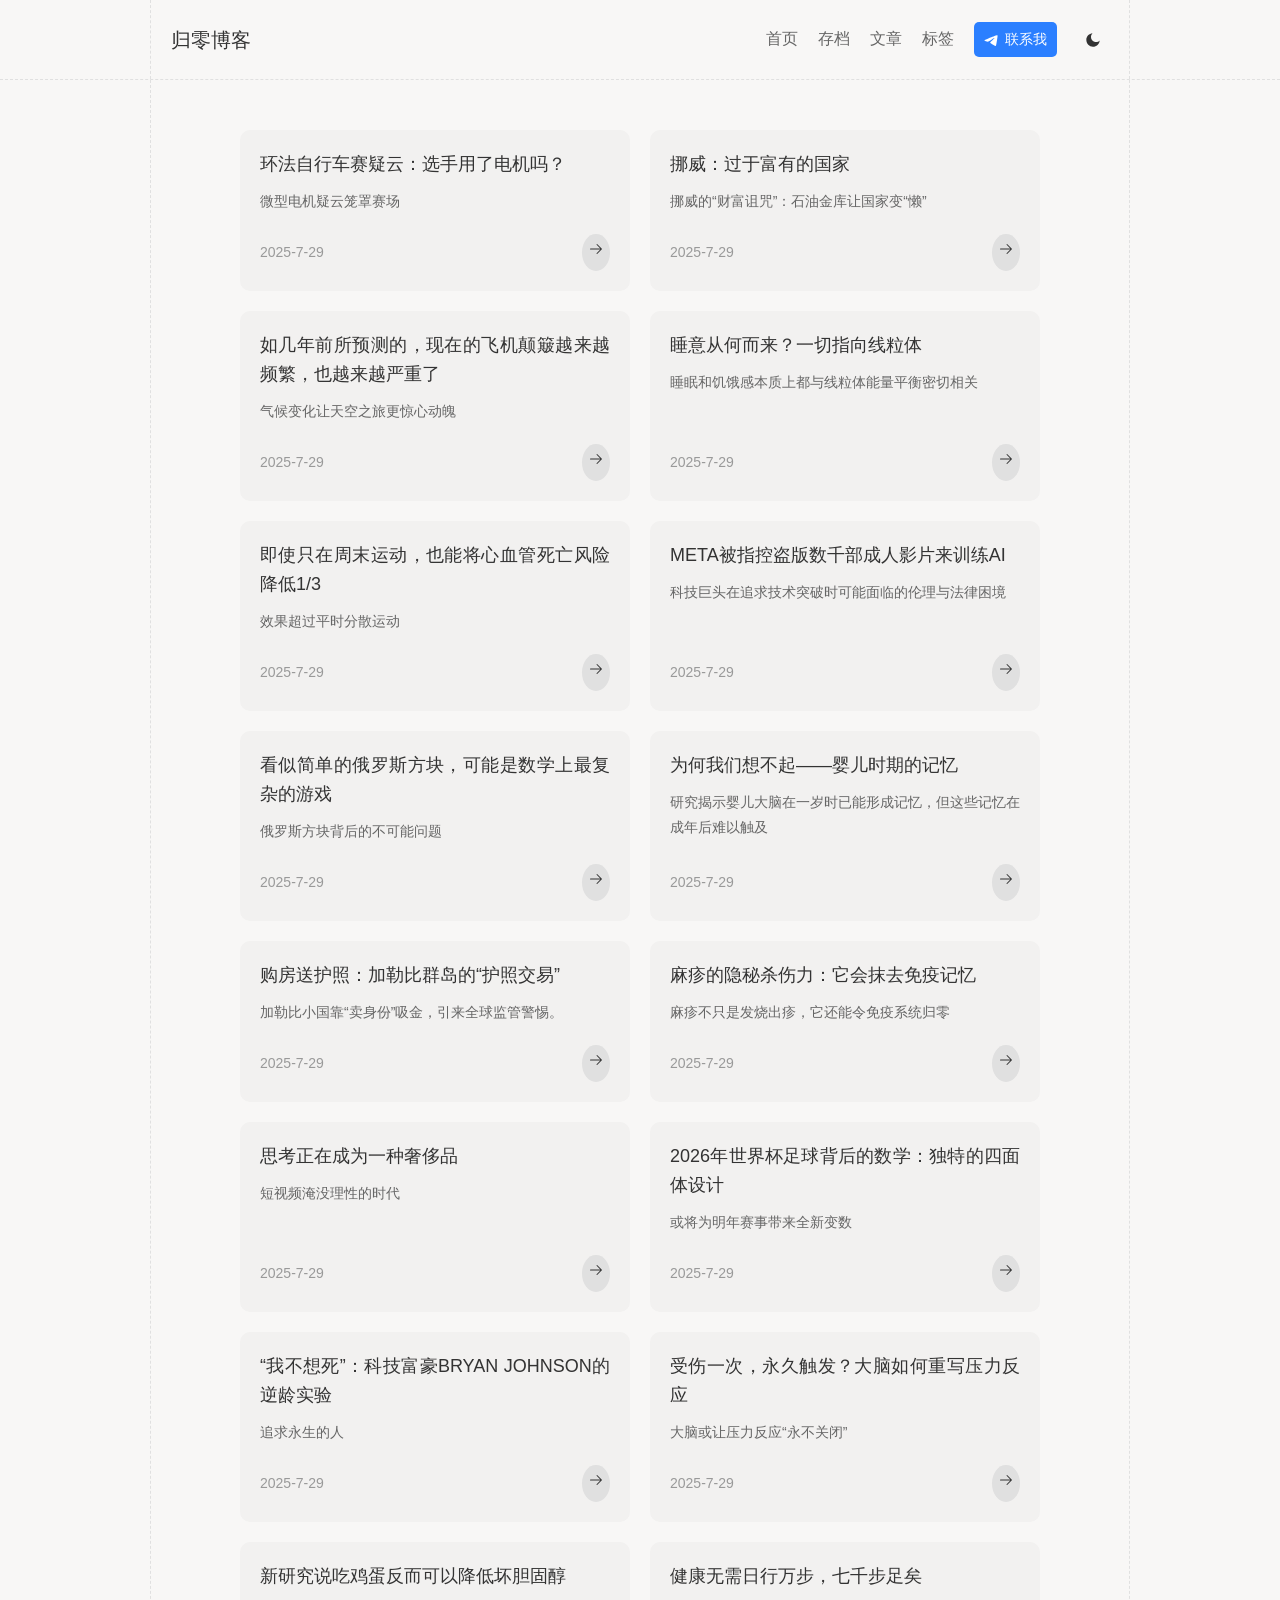
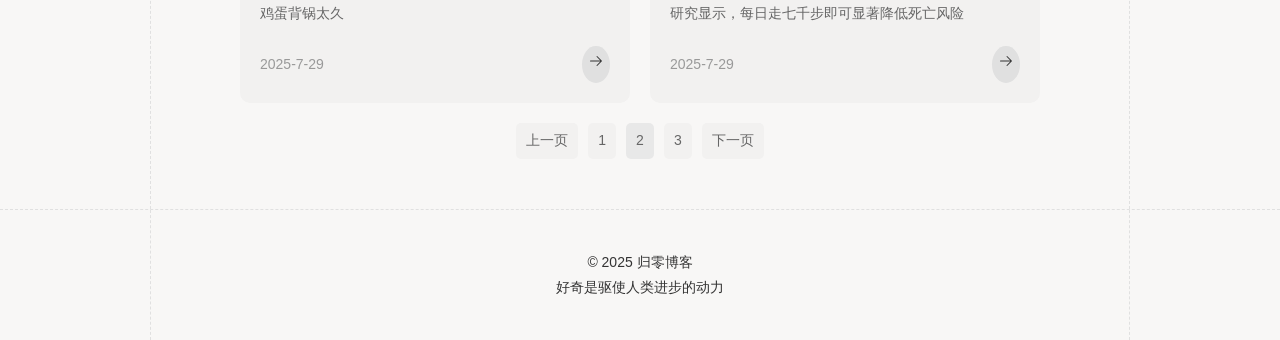
==== commit 3b7325d1: "Add files via upload" ====
--- a/m/index.html
+++ b/m/index.html
@@ -50,10 +50,10 @@
         </a>
         <button id="theme-toggle" class="theme-toggle" aria-label="切换主题">
           <svg id="icon-light" class="icon-theme icon-light" xmlns="http://www.w3.org/2000/svg" viewBox="0 0 24 24" fill="currentColor">
-            <path d="M12 18C8.68629 18 6 15.3137 6 12C6 8.68629 8.68629 6 12 6C15.3137 6 18 8.68629 18 12C18 15.3137 15.3137 18 12 18ZM11 1H13V4H11V1ZM11 20H13V23H11V20ZM3.51472 4.92893L4.92893 3.51472L7.05025 5.63604L5.63604 7.05025L3.51472 4.92893ZM16.9497 18.364L18.364 16.9497L20.4853 19.0711L19.0711 20.4853L16.9497 18.364ZM19.0711 3.51472L20.4853 4.92893L18.364 7.05025L16.9497 5.63604L19.0711 3.51472ZM5.63604 16.9497L7.05025 18.364L4.92893 20.4853L3.51472 19.0711L5.63604 16.9497ZM23 11V13H20V11H23ZM4 11V13H1V11H4Z"/>
+            <path d="M11.3807 2.01886C9.91573 3.38768 9 5.3369 9 7.49999C9 11.6421 12.3579 15 16.5 15C18.6631 15 20.6123 14.0843 21.9811 12.6193C21.6613 17.8537 17.3149 22 12 22C6.47715 22 2 17.5228 2 12C2 6.68514 6.14629 2.33869 11.3807 2.01886Z"/>
           </svg>
           <svg id="icon-dark" class="icon-theme icon-dark" xmlns="http://www.w3.org/2000/svg" viewBox="0 0 24 24" fill="currentColor">
-            <path d="M11.3807 2.01886C9.91573 3.38768 9 5.3369 9 7.49999C9 11.6421 12.3579 15 16.5 15C18.6631 15 20.6123 14.0843 21.9811 12.6193C21.6613 17.8537 17.3149 22 12 22C6.47715 22 2 17.5228 2 12C2 6.68514 6.14629 2.33869 11.3807 2.01886Z"/>
+            <path d="M12 18C8.68629 18 6 15.3137 6 12C6 8.68629 8.68629 6 12 6C15.3137 6 18 8.68629 18 12C18 15.3137 15.3137 18 12 18ZM11 1H13V4H11V1ZM11 20H13V23H11V20ZM3.51472 4.92893L4.92893 3.51472L7.05025 5.63604L5.63604 7.05025L3.51472 4.92893ZM16.9497 18.364L18.364 16.9497L20.4853 19.0711L19.0711 20.4853L16.9497 18.364ZM19.0711 3.51472L20.4853 4.92893L18.364 7.05025L16.9497 5.63604L19.0711 3.51472ZM5.63604 16.9497L7.05025 18.364L4.92893 20.4853L3.51472 19.0711L5.63604 16.9497ZM23 11V13H20V11H23ZM4 11V13H1V11H4Z"/>
           </svg>
         </button>
       </div>
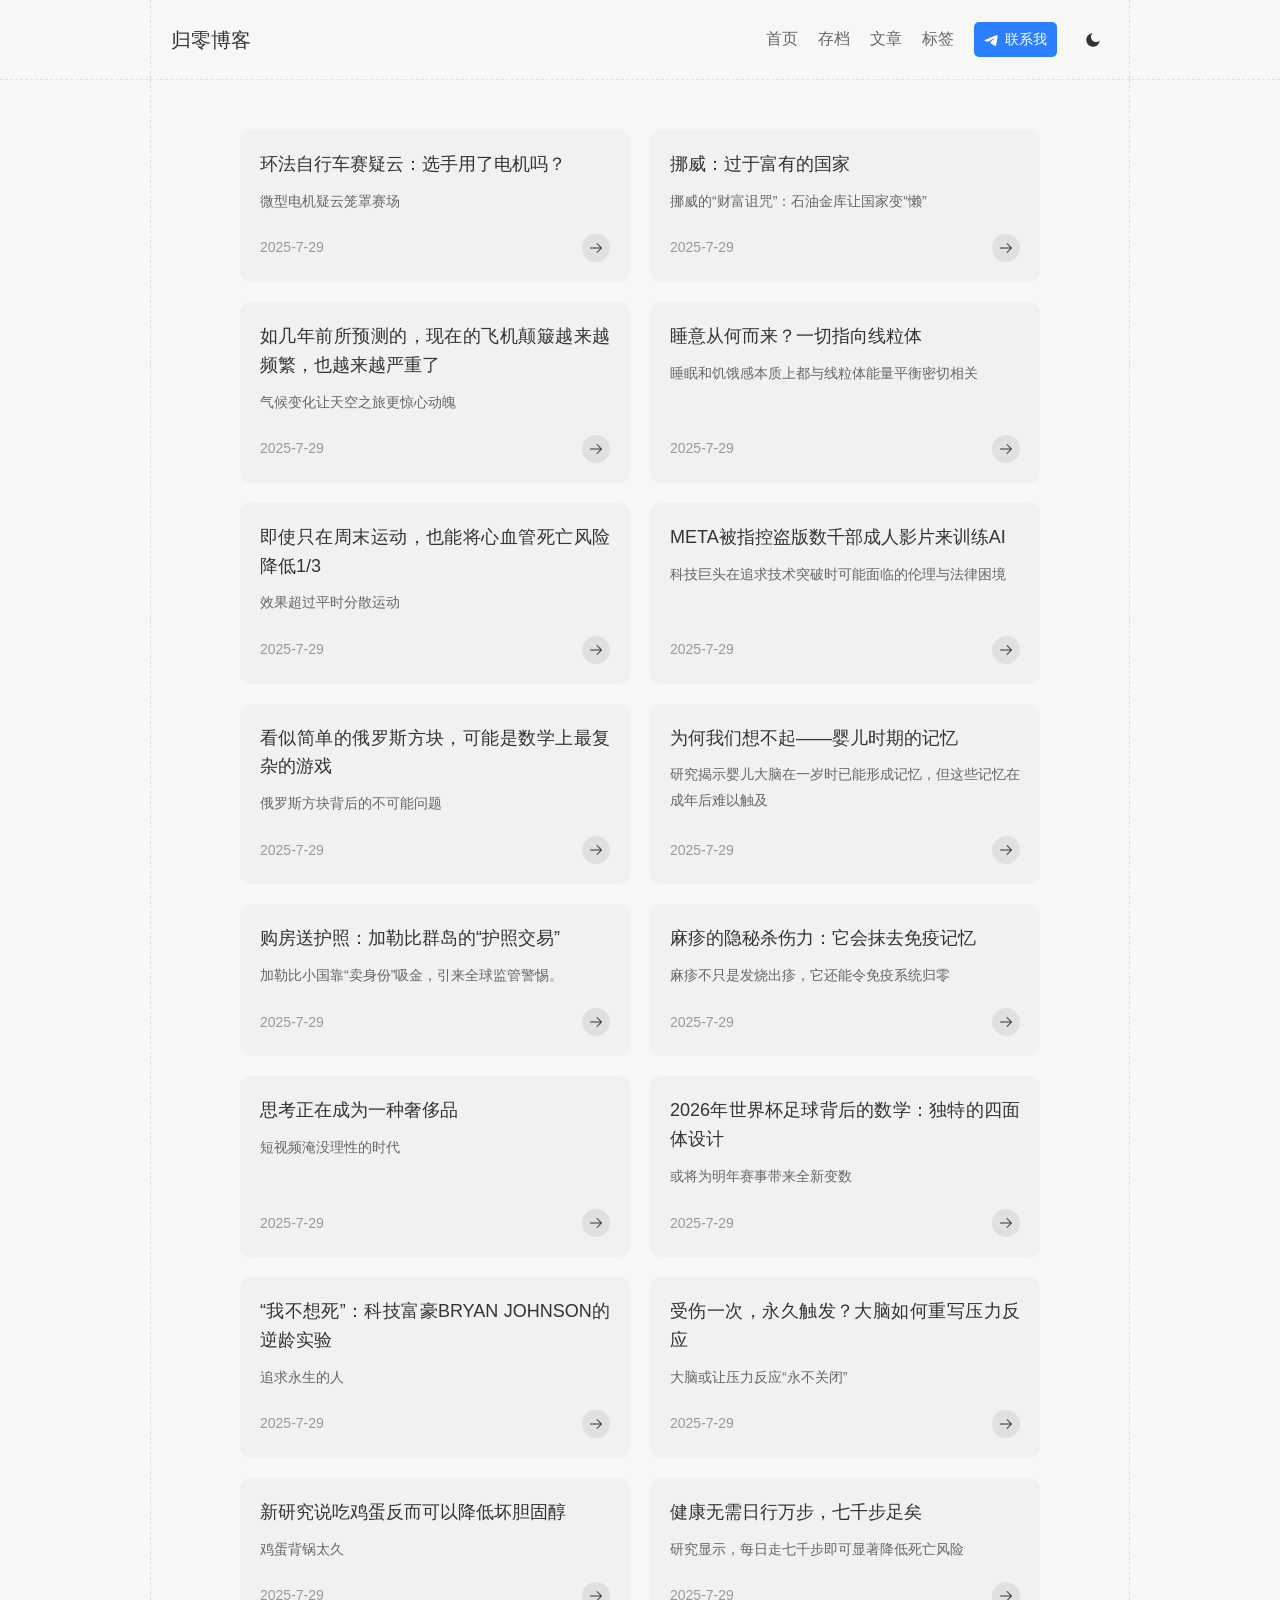
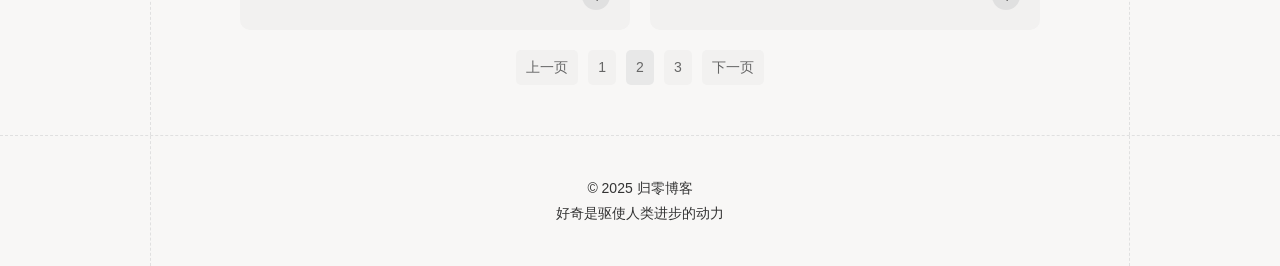
==== commit d3b8106b: "Add files via upload" ====
--- a/m/index.html
+++ b/m/index.html
@@ -5,6 +5,7 @@
   <meta charset="utf-8">
   <meta name="viewport" content="width=device-width, initial-scale=1">
   <title>首页 - 模板</title>
+  <script src="main.js"></script>
   <script>
     (function() {
       const preferenceKey = 'color-scheme-preference';
@@ -311,12 +312,11 @@
     </div>
   </footer>
   <button id="back-to-top" class="backtotop" aria-label="返回顶部">
-    <svg class="icon-backtotop" xmlns="http://www.w3.org/2000/svg" viewBox="0 0 24 24" fill="currentColor">
-      <path d="M11.9999 10.8284L7.0502 15.7782L5.63599 14.364L11.9999 8L18.3639 14.364L16.9497 15.7782L11.9999 10.8284Z"/>
+    <svg class="icon-backtotop2" xmlns="http://www.w3.org/2000/svg" width="1.6rem" height="1.6rem" viewBox="0 0 24 24" fill="currentColor">
+      <path d="M13.0001 7.82843V20H11.0001V7.82843L5.63614 13.1924L4.22192 11.7782L12.0001 4L19.7783 11.7782L18.3641 13.1924L13.0001 7.82843Z"/>
     </svg>
   </button>
 </div>
-<script src="main.js"></script>
 </body>
 
 </html>
--- a/m/main.css
+++ b/m/main.css
@@ -23,7 +23,7 @@
   text-rendering: optimizeLegibility;
 }
 
-img, picture, video, canvas {
+img, picture, video, canvas, svg {
   display: block;
   max-width: 100%;
 }
